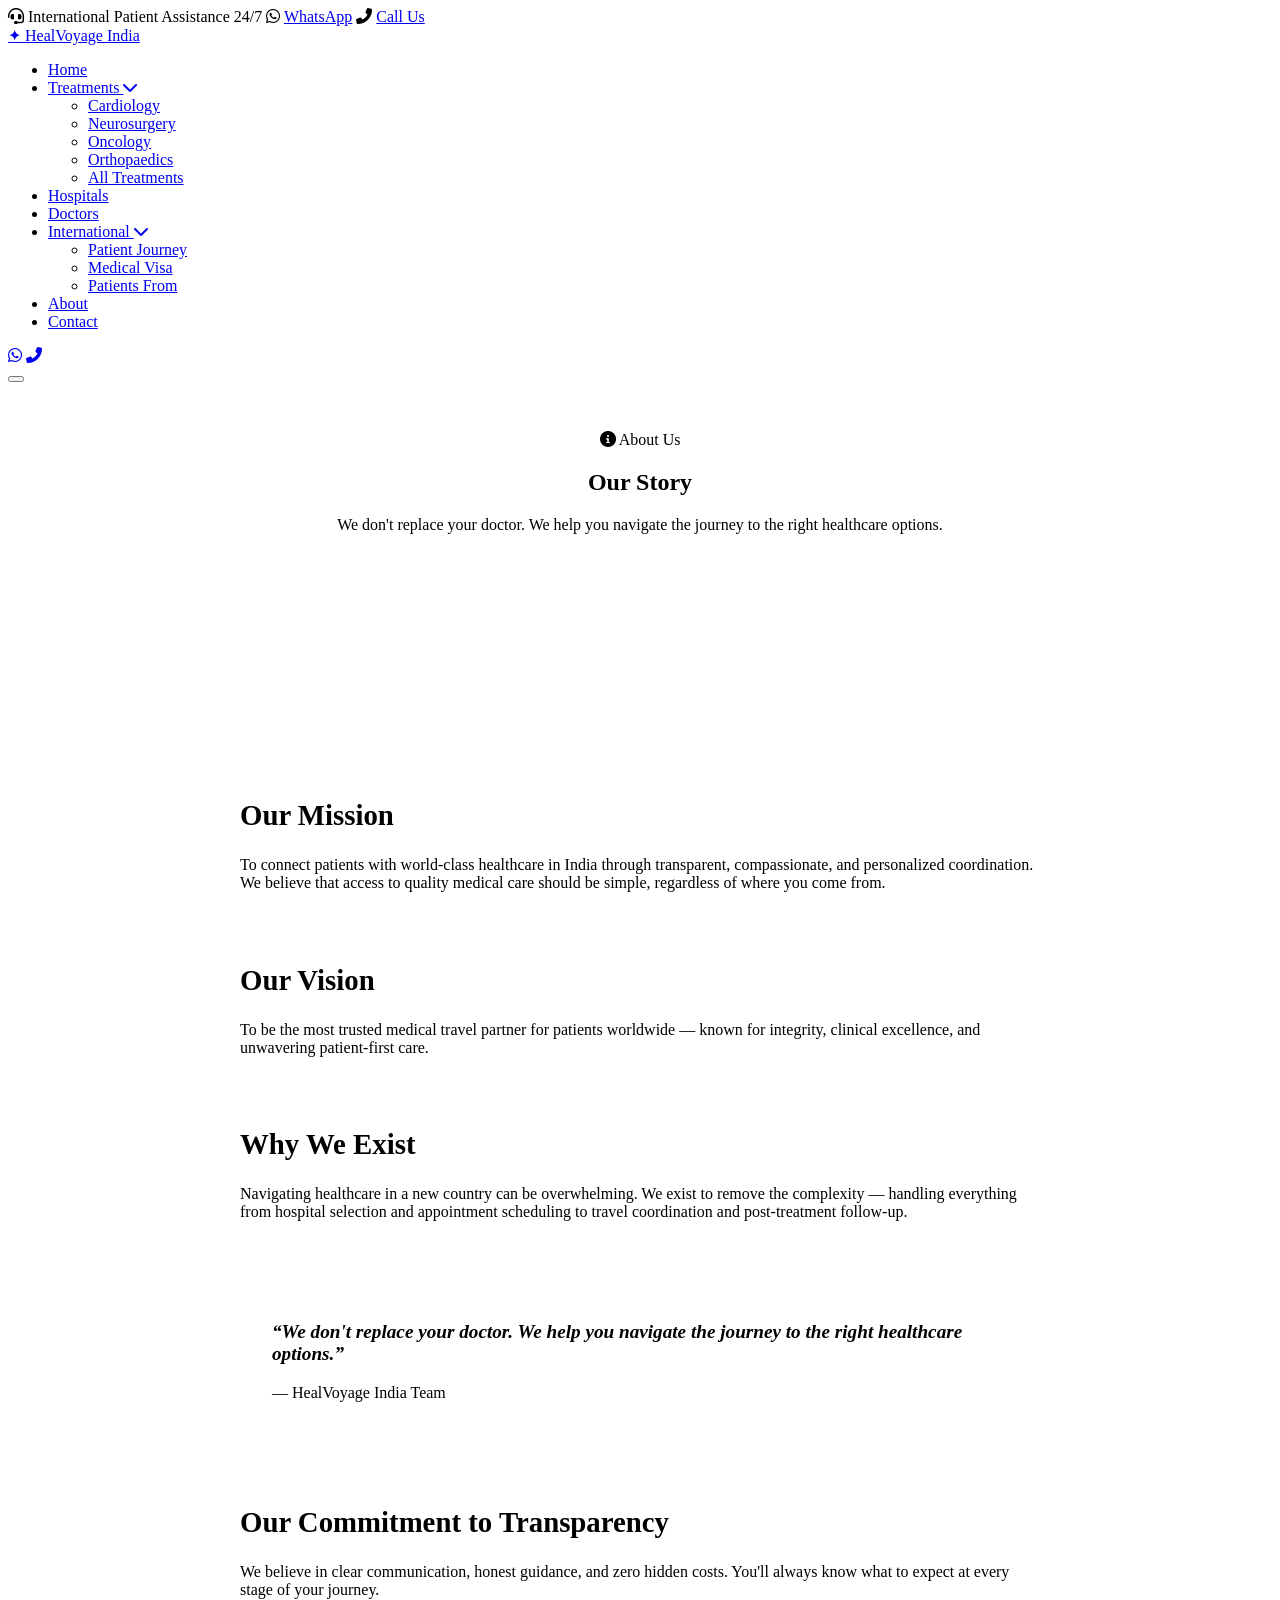
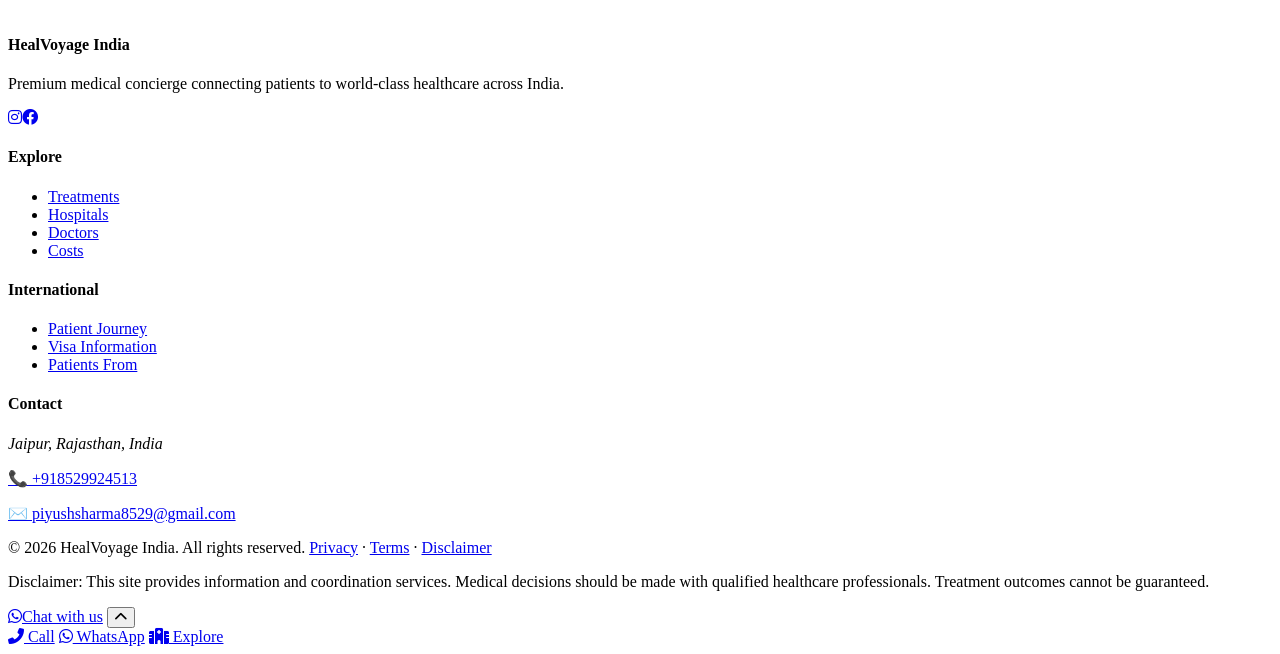
==== about.html @ 75da561b "Add files via upload" ====
<!DOCTYPE html>
<html lang="en">
<head>
  <meta charset="UTF-8" />
  <meta name="viewport" content="width=device-width, initial-scale=1.0" />
  <title>About Us · HealVoyage India</title>
  <meta name="description" content="Learn about HealVoyage India — our mission, vision, and commitment to connecting patients with world-class healthcare." />
  <link rel="preconnect" href="https://fonts.googleapis.com" />
  <link rel="preconnect" href="https://fonts.gstatic.com" crossorigin />
  <link href="https://fonts.googleapis.com/css2?family=DM+Serif+Display:ital@0;1&family=Inter:opsz,wght@14..32,300;14..32,400;14..32,500;14..32,600;14..32,700&display=swap" rel="stylesheet" />
  <link rel="stylesheet" href="https://cdnjs.cloudflare.com/ajax/libs/font-awesome/6.0.0-beta3/css/all.min.css" />
  <link rel="stylesheet" href="css/style.css" />
</head>
<body>

<!-- ===== UTILITY BAR ===== -->
<div class="utility-bar">
  <div class="container utility-flex">
    <span class="utility-item"><i class="fas fa-headset"></i> International Patient Assistance 24/7</span>
    <span class="utility-item"><i class="fab fa-whatsapp"></i> <a href="https://wa.me/?text=Hi%2C%20I%20would%20like%20to%20know%20more%20about%20medical%20treatment%20in%20India." target="_blank">WhatsApp</a></span>
    <span class="utility-item"><i class="fas fa-phone-alt"></i> <a href="tel:+918529924513">Call Us</a></span>
  </div>
</div>

<!-- ===== HEADER ===== -->
<header class="site-header" id="siteHeader">
  <div class="container header-flex">
    <div class="logo"><a href="index.html"><span class="logo-icon">✦</span> HealVoyage <span class="logo-light">India</span></a></div>
    <nav class="main-nav" id="mainNav">
      <ul class="nav-list">
        <li><a href="index.html">Home</a></li>
        <li class="dropdown">
          <a href="treatments.html" class="dropdown-toggle">Treatments <i class="fas fa-chevron-down"></i></a>
          <ul class="dropdown-menu">
            <li><a href="treatments.html#cardiology">Cardiology</a></li>
            <li><a href="treatments.html#neurosurgery">Neurosurgery</a></li>
            <li><a href="treatments.html#oncology">Oncology</a></li>
            <li><a href="treatments.html#orthopaedics">Orthopaedics</a></li>
            <li><a href="treatments.html">All Treatments</a></li>
          </ul>
        </li>
        <li><a href="hospitals.html">Hospitals</a></li>
        <li><a href="doctors.html">Doctors</a></li>
        <li class="dropdown">
          <a href="international-patients.html" class="dropdown-toggle">International <i class="fas fa-chevron-down"></i></a>
          <ul class="dropdown-menu">
            <li><a href="international-patients.html#journey">Patient Journey</a></li>
            <li><a href="international-patients.html#visa">Medical Visa</a></li>
            <li><a href="international-patients.html#countries">Patients From</a></li>
          </ul>
        </li>
        <li><a href="about.html" class="active">About</a></li>
        <li><a href="contact.html">Contact</a></li>
      </ul>
      <div class="nav-actions">
        <a href="https://wa.me/+918529924513?text=Hi%2C%20I%20would%20like%20to%20know%20more%20about%20medical%20treatment%20in%20India." target="_blank" class="btn-icon" aria-label="WhatsApp"><i class="fab fa-whatsapp"></i></a>
        <a href="tel:+918529924513" class="btn-icon" aria-label="Call"><i class="fas fa-phone-alt"></i></a>
      </div>
    </nav>
    <button class="hamburger" id="hamburger" aria-label="Menu" aria-expanded="false">
      <span class="hamburger-line"></span>
      <span class="hamburger-line"></span>
      <span class="hamburger-line"></span>
    </button>
  </div>
</header>

<!-- ===== PAGE HERO ===== -->
<section class="hero" style="min-height: 40vh;">
  <div class="hero-overlay"></div>
  <div class="container hero-content" style="grid-template-columns: 1fr; text-align: center; padding: 3rem 0;">
    <div class="hero-text" style="max-width: 800px; margin: 0 auto;">
      <span class="hero-badge"><i class="fas fa-info-circle"></i> About Us</span>
      <h1>Our Story</h1>
      <p class="hero-sub" style="max-width: 100%;">We don't replace your doctor. We help you navigate the journey to the right healthcare options.</p>
    </div>
  </div>
</section>

<!-- ===== ABOUT CONTENT ===== -->
<section class="section" style="padding-top: 2rem;">
  <div class="container">
    <div style="max-width: 800px; margin: 0 auto; display: grid; gap: 2rem;">
      <div>
        <h2 style="font-size: 1.8rem;">Our Mission</h2>
        <p>To connect patients with world-class healthcare in India through transparent, compassionate, and personalized coordination. We believe that access to quality medical care should be simple, regardless of where you come from.</p>
      </div>
      <div>
        <h2 style="font-size: 1.8rem;">Our Vision</h2>
        <p>To be the most trusted medical travel partner for patients worldwide — known for integrity, clinical excellence, and unwavering patient-first care.</p>
      </div>
      <div>
        <h2 style="font-size: 1.8rem;">Why We Exist</h2>
        <p>Navigating healthcare in a new country can be overwhelming. We exist to remove the complexity — handling everything from hospital selection and appointment scheduling to travel coordination and post-treatment follow-up.</p>
      </div>
      <div style="background: var(--surface); padding: 2rem; border-radius: var(--radius); border-left: 4px solid var(--accent);">
        <p style="font-size: 1.2rem; font-style: italic; color: var(--text);"><strong>“We don't replace your doctor. We help you navigate the journey to the right healthcare options.”</strong></p>
        <p style="margin-top: 0.5rem;">— HealVoyage India Team</p>
      </div>
      <div>
        <h2 style="font-size: 1.8rem;">Our Commitment to Transparency</h2>
        <p>We believe in clear communication, honest guidance, and zero hidden costs. You'll always know what to expect at every stage of your journey.</p>
      </div>
    </div>
  </div>
</section>

<!-- ===== FOOTER ===== -->
<footer class="site-footer">
  <div class="container footer-grid">
    <div class="footer-col"><h4>HealVoyage India</h4><p>Premium medical concierge connecting patients to world-class healthcare across India.</p><div class="social"><a href="#"><i class="fab fa-instagram"></i></a><a href="#"><i class="fab fa-facebook"></i></a></div></div>
    <div class="footer-col"><h4>Explore</h4><ul><li><a href="treatments.html">Treatments</a></li><li><a href="hospitals.html">Hospitals</a></li><li><a href="doctors.html">Doctors</a></li><li><a href="contact.html">Costs</a></li></ul></div>
    <div class="footer-col"><h4>International</h4><ul><li><a href="international-patients.html#journey">Patient Journey</a></li><li><a href="international-patients.html#visa">Visa Information</a></li><li><a href="international-patients.html#countries">Patients From</a></li></ul></div>
    <div class="footer-col"><h4>Contact</h4><address>Jaipur, Rajasthan, India</address><p><a href="tel:+918529924513">📞 +918529924513</a></p><p><a href="mailto:piyushsharma8529@gmail.com">✉️ piyushsharma8529@gmail.com</a></p></div>
  </div>
  <div class="footer-bottom"><div class="container"><p>© 2026 HealVoyage India. All rights reserved. <a href="#">Privacy</a> · <a href="#">Terms</a> · <a href="#">Disclaimer</a></p><p class="disclaimer">Disclaimer: This site provides information and coordination services. Medical decisions should be made with qualified healthcare professionals. Treatment outcomes cannot be guaranteed.</p></div></div>
</footer>

<!-- FLOATING WHATSAPP & BACK TO TOP -->
<a href="https://wa.me/+918529924513?text=Hi%2C%20I%20would%20like%20to%20know%20more%20about%20medical%20treatment%20in%20India." target="_blank" class="floating-wa" aria-label="WhatsApp"><i class="fab fa-whatsapp"></i><span class="tooltip">Chat with us</span></a>
<button class="back-to-top" id="backToTop" aria-label="Back to top"><i class="fas fa-chevron-up"></i></button>

<div class="mobile-sticky">
  <a href="tel:+918529924513"><i class="fas fa-phone-alt"></i> Call</a>
  <a href="https://wa.me/+918529924513?text=Hi%2C%20I%20would%20like%20to%20know%20more%20about%20medical%20treatment%20in%20India." target="_blank"><i class="fab fa-whatsapp"></i> WhatsApp</a>
  <a href="hospitals.html"><i class="fas fa-hospital-alt"></i> Explore</a>
</div>

<script src="js/script.js"></script>
</body>
</html>
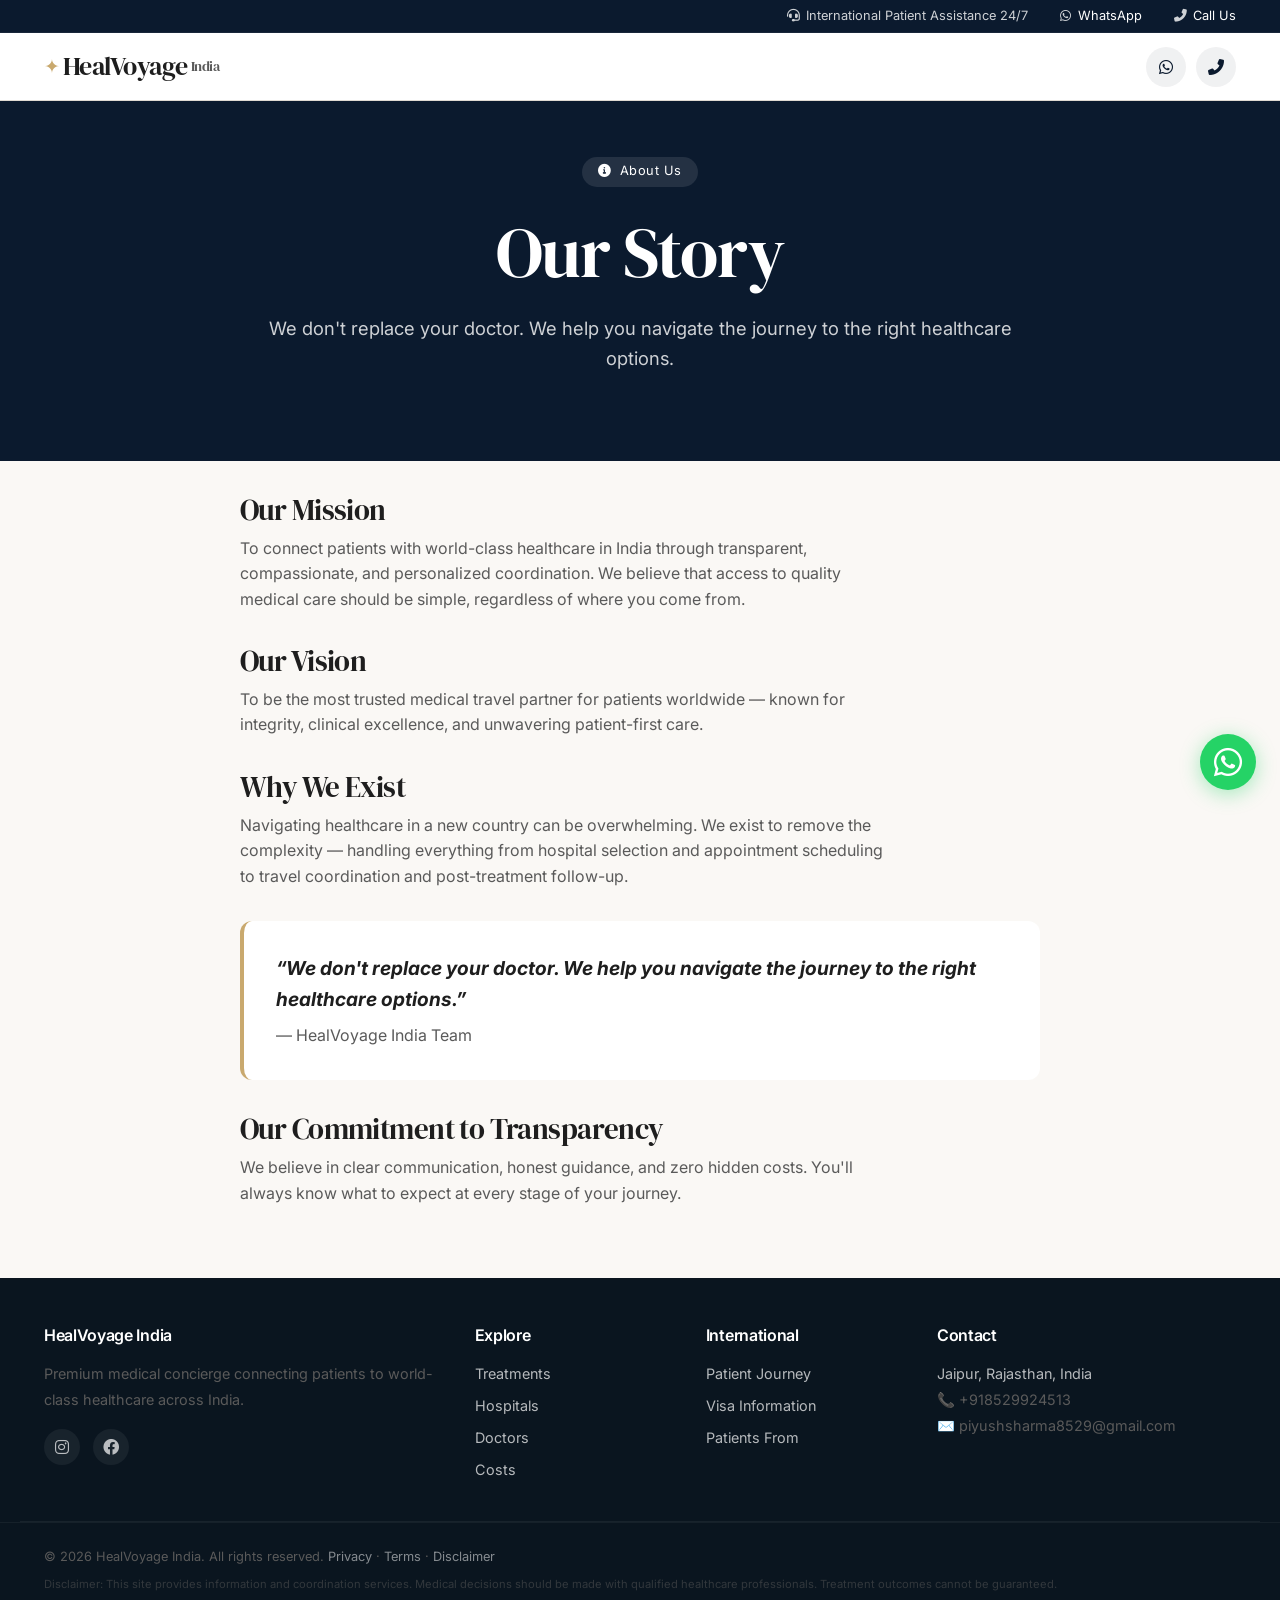
==== commit c0b89804: "Update about.html" ====
--- a/about.html
+++ b/about.html
@@ -25,46 +25,34 @@
 <!-- ===== HEADER ===== -->
 <header class="site-header" id="siteHeader">
   <div class="container header-flex">
-    <div class="logo"><a href="index.html"><span class="logo-icon">✦</span> HealVoyage <span class="logo-light">India</span></a></div>
+    <div class="logo">
+      <a href="index.html"><span class="logo-icon">✦</span> HealVoyage <span class="logo-light">India</span></a>
+    </div>
+    
+    <!-- NAVIGATION -->
     <nav class="main-nav" id="mainNav">
       <ul class="nav-list">
-        <li><a href="index.html">Home</a></li>
-        <li class="dropdown">
-          <a href="treatments.html" class="dropdown-toggle">Treatments <i class="fas fa-chevron-down"></i></a>
-          <ul class="dropdown-menu">
-            <li><a href="treatments.html#cardiology">Cardiology</a></li>
-            <li><a href="treatments.html#neurosurgery">Neurosurgery</a></li>
-            <li><a href="treatments.html#oncology">Oncology</a></li>
-            <li><a href="treatments.html#orthopaedics">Orthopaedics</a></li>
-            <li><a href="treatments.html">All Treatments</a></li>
-          </ul>
-        </li>
-        <li><a href="hospitals.html">Hospitals</a></li>
-        <li><a href="doctors.html">Doctors</a></li>
-        <li class="dropdown">
-          <a href="international-patients.html" class="dropdown-toggle">International <i class="fas fa-chevron-down"></i></a>
-          <ul class="dropdown-menu">
-            <li><a href="international-patients.html#journey">Patient Journey</a></li>
-            <li><a href="international-patients.html#visa">Medical Visa</a></li>
-            <li><a href="international-patients.html#countries">Patients From</a></li>
-          </ul>
-        </li>
-        <li><a href="about.html" class="active">About</a></li>
-        <li><a href="contact.html">Contact</a></li>
+        <!-- Your nav links here -->
       </ul>
       <div class="nav-actions">
-        <a href="https://wa.me/+918529924513?text=Hi%2C%20I%20would%20like%20to%20know%20more%20about%20medical%20treatment%20in%20India." target="_blank" class="btn-icon" aria-label="WhatsApp"><i class="fab fa-whatsapp"></i></a>
-        <a href="tel:+918529924513" class="btn-icon" aria-label="Call"><i class="fas fa-phone-alt"></i></a>
+        <a href="https://wa.me/YOUR_WHATSAPP_NUMBER?text=Hi%2C%20I%20would%20like%20to%20know%20more%20about%20medical%20treatment%20in%20India." target="_blank" class="btn-icon" aria-label="WhatsApp">
+          <i class="fab fa-whatsapp"></i>
+        </a>
+        <a href="tel:YOUR_PHONE_NUMBER" class="btn-icon" aria-label="Call">
+          <i class="fas fa-phone-alt"></i>
+        </a>
       </div>
     </nav>
-    <button class="hamburger" id="hamburger" aria-label="Menu" aria-expanded="false">
+    
+    <!-- HAMBURGER -->
+    <button class="hamburger" id="hamburger" aria-label="Toggle menu" aria-expanded="false">
       <span class="hamburger-line"></span>
       <span class="hamburger-line"></span>
       <span class="hamburger-line"></span>
     </button>
   </div>
 </header>
-
+  
 <!-- ===== PAGE HERO ===== -->
 <section class="hero" style="min-height: 40vh;">
   <div class="hero-overlay"></div>
@@ -128,4 +116,4 @@
 
 <script src="js/script.js"></script>
 </body>
-</html>+</html>
--- a/css/style.css
+++ b/css/style.css
@@ -0,0 +1,1423 @@
+/* ============================================================
+   ROOT VARIABLES — Premium Medical-Luxury Palette
+   ============================================================ */
+:root {
+  --primary: #0b1a2e;        /* Deep midnight navy */
+  --secondary: #1a3a4a;       /* Muted teal */
+  --accent: #c9a96e;          /* Champagne/gold — used sparingly */
+  --accent-light: #e8d5b5;
+  --background: #faf8f5;      /* Warm ivory */
+  --surface: #ffffff;
+  --text: #1e1e1e;
+  --text-muted: #5a5a5a;
+  --border: #e0dbd3;
+  --shadow: 0 8px 30px rgba(0,0,0,0.08);
+  --shadow-hover: 0 16px 48px rgba(0,0,0,0.14);
+  --radius: 12px;
+  --transition: 0.35s cubic-bezier(0.25, 0.46, 0.45, 0.94);
+  --font-serif: 'DM Serif Display', Georgia, serif;
+  --font-sans: 'Inter', -apple-system, BlinkMacSystemFont, 'Segoe UI', Roboto, sans-serif;
+}
+
+/* ============================================================
+   RESET / BASE
+   ============================================================ */
+*,
+*::before,
+*::after {
+  margin: 0;
+  padding: 0;
+  box-sizing: border-box;
+}
+
+html {
+  scroll-behavior: smooth;
+  -webkit-font-smoothing: antialiased;
+}
+
+body {
+  font-family: var(--font-sans);
+  background: var(--background);
+  color: var(--text);
+  line-height: 1.6;
+}
+
+img {
+  max-width: 100%;
+  height: auto;
+  display: block;
+}
+
+a {
+  text-decoration: none;
+  color: inherit;
+}
+
+ul {
+  list-style: none;
+}
+
+.container {
+  max-width: 1240px;
+  margin: 0 auto;
+  padding: 0 24px;
+}
+
+/* ============================================================
+   TYPOGRAPHY
+   ============================================================ */
+h1,
+h2,
+h3,
+h4 {
+  font-family: var(--font-serif);
+  font-weight: 400;
+  letter-spacing: -0.02em;
+  line-height: 1.2;
+}
+
+h1 {
+  font-size: clamp(2.6rem, 6vw, 4.4rem);
+}
+
+h2 {
+  font-size: clamp(2rem, 4vw, 3rem);
+  margin-bottom: 0.5rem;
+}
+
+h3 {
+  font-size: clamp(1.3rem, 2vw, 1.7rem);
+}
+
+h4 {
+  font-size: 1.2rem;
+  font-weight: 500;
+}
+
+p {
+  color: var(--text-muted);
+  max-width: 65ch;
+}
+
+.section-header {
+  text-align: center;
+  margin-bottom: 3rem;
+}
+
+.section-header p {
+  margin: 0 auto;
+  font-size: 1.1rem;
+}
+
+/* ============================================================
+   UTILITY
+   ============================================================ */
+.section {
+  padding: 4.5rem 0;
+}
+
+.center-mt {
+  text-align: center;
+  margin-top: 2.5rem;
+}
+
+.btn {
+  display: inline-flex;
+  align-items: center;
+  gap: 0.6rem;
+  padding: 0.75rem 2rem;
+  border-radius: 50px;
+  font-weight: 600;
+  font-size: 0.95rem;
+  transition: var(--transition);
+  border: 1px solid transparent;
+  cursor: pointer;
+}
+
+.btn-primary {
+  background: var(--primary);
+  color: #fff;
+}
+.btn-primary:hover {
+  background: #1a3050;
+  transform: translateY(-2px);
+  box-shadow: 0 8px 24px rgba(11, 26, 46, 0.25);
+}
+
+.btn-secondary {
+  background: transparent;
+  color: var(--primary);
+  border-color: var(--primary);
+}
+.btn-secondary:hover {
+  background: var(--primary);
+  color: #fff;
+}
+
+.btn-outline {
+  background: transparent;
+  color: #fff;
+  border-color: rgba(255,255,255,0.4);
+}
+.btn-outline:hover {
+  background: rgba(255,255,255,0.12);
+  border-color: #fff;
+}
+
+.btn-small {
+  padding: 0.4rem 1.2rem;
+  font-size: 0.8rem;
+}
+
+.btn-whatsapp {
+  background: #25D366;
+  color: #fff;
+}
+.btn-whatsapp:hover {
+  background: #1da851;
+  transform: translateY(-2px);
+}
+
+.link-arrow {
+  display: inline-flex;
+  align-items: center;
+  gap: 0.4rem;
+  font-weight: 600;
+  color: var(--primary);
+  transition: var(--transition);
+}
+.link-arrow i {
+  transition: var(--transition);
+}
+.link-arrow:hover i {
+  transform: translateX(6px);
+}
+
+/* ============================================================
+   UTILITY BAR
+   ============================================================ */
+.utility-bar {
+  background: var(--primary);
+  color: rgba(255,255,255,0.8);
+  font-size: 0.8rem;
+  padding: 6px 0;
+  border-bottom: 1px solid rgba(255,255,255,0.06);
+}
+.utility-flex {
+  display: flex;
+  justify-content: flex-end;
+  gap: 2rem;
+  flex-wrap: wrap;
+}
+.utility-item {
+  display: flex;
+  align-items: center;
+  gap: 0.4rem;
+}
+.utility-item a {
+  color: #fff;
+  transition: var(--transition);
+}
+.utility-item a:hover {
+  color: var(--accent);
+}
+
+/* ============================================================
+   HEADER / NAV
+   ============================================================ */
+.site-header {
+  background: var(--surface);
+  border-bottom: 1px solid var(--border);
+  position: sticky;
+  top: 0;
+  z-index: 1000;
+  padding: 0.8rem 0;
+}
+
+.header-flex {
+  display: flex;
+  align-items: center;
+  justify-content: space-between;
+}
+
+.logo a {
+  font-family: var(--font-serif);
+  font-size: 1.6rem;
+  letter-spacing: -0.02em;
+  display: flex;
+  align-items: center;
+  gap: 0.2rem;
+}
+.logo-icon {
+  color: var(--accent);
+  font-size: 1.2rem;
+}
+.logo-light {
+  font-weight: 300;
+  color: var(--text-muted);
+  font-size: 0.9rem;
+}
+
+.main-nav {
+  display: flex;
+  align-items: center;
+  gap: 1.5rem;
+}
+.nav-list {
+  display: flex;
+  align-items: center;
+  gap: 0.2rem;
+}
+.nav-list > li > a {
+  padding: 0.5rem 1rem;
+  font-weight: 500;
+  font-size: 0.9rem;
+  border-radius: 8px;
+  transition: var(--transition);
+  position: relative;
+}
+.nav-list > li > a:hover,
+.nav-list > li > a.active {
+  background: rgba(11,26,46,0.05);
+}
+.nav-list > li > a.active::after {
+  content: '';
+  position: absolute;
+  bottom: 4px;
+  left: 50%;
+  transform: translateX(-50%);
+  width: 20px;
+  height: 2px;
+  background: var(--accent);
+}
+
+.dropdown {
+  position: relative;
+}
+.dropdown-menu {
+  position: absolute;
+  top: 110%;
+  left: 0;
+  min-width: 200px;
+  background: var(--surface);
+  border: 1px solid var(--border);
+  border-radius: var(--radius);
+  box-shadow: var(--shadow);
+  padding: 0.5rem 0;
+  opacity: 0;
+  visibility: hidden;
+  transition: var(--transition);
+  transform: translateY(8px);
+}
+.dropdown:hover .dropdown-menu {
+  opacity: 1;
+  visibility: visible;
+  transform: translateY(0);
+}
+.dropdown-menu li a {
+  display: block;
+  padding: 0.5rem 1.2rem;
+  font-size: 0.9rem;
+  transition: var(--transition);
+}
+.dropdown-menu li a:hover {
+  background: rgba(11,26,46,0.04);
+}
+
+.nav-actions {
+  display: flex;
+  gap: 0.6rem;
+}
+.btn-icon {
+  width: 40px;
+  height: 40px;
+  display: flex;
+  align-items: center;
+  justify-content: center;
+  border-radius: 50%;
+  background: rgba(11,26,46,0.06);
+  transition: var(--transition);
+  color: var(--primary);
+}
+.btn-icon:hover {
+  background: var(--primary);
+  color: #fff;
+}
+
+.hamburger {
+  display: none;
+  flex-direction: column;
+  gap: 5px;
+  background: none;
+  border: none;
+  cursor: pointer;
+  padding: 4px;
+}
+.hamburger-line {
+  width: 26px;
+  height: 2px;
+  background: var(--text);
+  transition: var(--transition);
+}
+.hamburger.active .hamburger-line:nth-child(1) {
+  transform: rotate(45deg) translate(5px, 5px);
+}
+.hamburger.active .hamburger-line:nth-child(2) {
+  opacity: 0;
+}
+.hamburger.active .hamburger-line:nth-child(3) {
+  transform: rotate(-45deg) translate(5px, -5px);
+}
+
+/* ============================================================
+   HERO
+   ============================================================ */
+.hero {
+  position: relative;
+  min-height: 90vh;
+  display: flex;
+  align-items: center;
+  background: var(--primary);
+  color: #fff;
+  overflow: hidden;
+}
+.hero-overlay {
+  position: absolute;
+  inset: 0;
+  background: linear-gradient(135deg, rgba(11,26,46,0.85) 0%, rgba(11,26,46,0.4) 100%);
+  z-index: 1;
+}
+.hero-content {
+  position: relative;
+  z-index: 2;
+  display: grid;
+  grid-template-columns: 1fr 1fr;
+  gap: 3rem;
+  align-items: center;
+  padding: 3rem 0;
+}
+.hero-text {
+  max-width: 600px;
+}
+.hero-badge {
+  display: inline-flex;
+  align-items: center;
+  gap: 0.5rem;
+  background: rgba(255,255,255,0.1);
+  padding: 0.3rem 1rem;
+  border-radius: 50px;
+  font-size: 0.8rem;
+  letter-spacing: 0.5px;
+  margin-bottom: 1.5rem;
+}
+.hero h1 {
+  margin-bottom: 1.2rem;
+}
+.hero-sub {
+  font-size: 1.15rem;
+  color: rgba(255,255,255,0.8);
+  margin-bottom: 2rem;
+  max-width: 90%;
+}
+.hero-cta {
+  display: flex;
+  flex-wrap: wrap;
+  gap: 1rem;
+  margin-bottom: 2rem;
+}
+.hero-trust {
+  display: flex;
+  gap: 1.5rem;
+  font-size: 0.9rem;
+  color: rgba(255,255,255,0.7);
+}
+.hero-trust i {
+  color: var(--accent);
+}
+.hero-image {
+  position: relative;
+  border-radius: var(--radius);
+  overflow: hidden;
+  box-shadow: 0 20px 60px rgba(0,0,0,0.3);
+}
+.hero-image img {
+  width: 100%;
+  height: 420px;
+  object-fit: cover;
+  transition: var(--transition);
+}
+.hero:hover .hero-image img {
+  transform: scale(1.02);
+}
+.floating-trust {
+  position: absolute;
+  bottom: 20px;
+  right: 20px;
+  background: rgba(0,0,0,0.6);
+  backdrop-filter: blur(8px);
+  padding: 0.4rem 1.2rem;
+  border-radius: 50px;
+  font-size: 0.7rem;
+  letter-spacing: 0.5px;
+  border: 1px solid rgba(255,255,255,0.1);
+}
+.scroll-indicator {
+  position: absolute;
+  bottom: 30px;
+  left: 50%;
+  transform: translateX(-50%);
+  z-index: 2;
+  color: rgba(255,255,255,0.5);
+  font-size: 0.7rem;
+  display: flex;
+  flex-direction: column;
+  align-items: center;
+  gap: 4px;
+  animation: bounceDown 2s infinite;
+}
+@keyframes bounceDown {
+  0%, 100% { transform: translateX(-50%) translateY(0); }
+  50% { transform: translateX(-50%) translateY(8px); }
+}
+
+/* ============================================================
+   TRUST STRIP
+   ============================================================ */
+.trust-strip {
+  background: var(--surface);
+  border-bottom: 1px solid var(--border);
+  padding: 1.2rem 0;
+}
+.trust-grid {
+  display: flex;
+  justify-content: space-around;
+  flex-wrap: wrap;
+  gap: 1rem 2rem;
+}
+.trust-item {
+  display: flex;
+  align-items: center;
+  gap: 0.6rem;
+  font-size: 0.9rem;
+  font-weight: 500;
+}
+.trust-item i {
+  color: var(--accent);
+  font-size: 1.1rem;
+}
+
+/* ============================================================
+   EXPLORE CARE
+   ============================================================ */
+.explore-grid {
+  display: grid;
+  grid-template-columns: repeat(4, 1fr);
+  gap: 1.5rem;
+}
+.explore-card {
+  background: var(--surface);
+  padding: 2rem 1.5rem;
+  border-radius: var(--radius);
+  border: 1px solid var(--border);
+  transition: var(--transition);
+  text-align: center;
+}
+.explore-card:hover {
+  transform: translateY(-6px);
+  box-shadow: var(--shadow-hover);
+  border-color: var(--accent-light);
+}
+.explore-icon {
+  font-size: 2.2rem;
+  color: var(--accent);
+  margin-bottom: 1rem;
+}
+.explore-card h3 {
+  margin-bottom: 0.5rem;
+  font-size: 1.2rem;
+}
+.explore-card p {
+  font-size: 0.9rem;
+  margin-bottom: 1rem;
+}
+
+/* ============================================================
+   TREATMENTS GRID
+   ============================================================ */
+.treatment-grid {
+  display: grid;
+  grid-template-columns: repeat(3, 1fr);
+  gap: 1.5rem;
+}
+.treatment-card {
+  position: relative;
+  border-radius: var(--radius);
+  overflow: hidden;
+  background: var(--surface);
+  box-shadow: var(--shadow);
+  transition: var(--transition);
+  cursor: pointer;
+}
+.treatment-card:hover {
+  transform: translateY(-6px);
+  box-shadow: var(--shadow-hover);
+}
+.treatment-card img {
+  width: 100%;
+  height: 220px;
+  object-fit: cover;
+  transition: var(--transition);
+}
+.treatment-card:hover img {
+  transform: scale(1.04);
+}
+.treatment-info {
+  padding: 1.2rem 1.5rem 1.5rem;
+}
+.treatment-info h3 {
+  margin-bottom: 0.2rem;
+}
+.treatment-info p {
+  font-size: 0.9rem;
+  margin-bottom: 0.8rem;
+}
+
+/* ============================================================
+   HOSPITALS GRID
+   ============================================================ */
+.hospital-grid {
+  display: grid;
+  grid-template-columns: repeat(3, 1fr);
+  gap: 1.5rem;
+}
+.hospital-card {
+  background: var(--surface);
+  border-radius: var(--radius);
+  overflow: hidden;
+  box-shadow: var(--shadow);
+  transition: var(--transition);
+}
+.hospital-card:hover {
+  transform: translateY(-6px);
+  box-shadow: var(--shadow-hover);
+}
+.hospital-card img {
+  width: 100%;
+  height: 180px;
+  object-fit: cover;
+}
+.hospital-info {
+  padding: 1.2rem 1.5rem 1.5rem;
+}
+.hospital-info h3 {
+  font-size: 1.15rem;
+}
+.hospital-info p {
+  font-size: 0.9rem;
+  margin: 0.2rem 0;
+}
+.badge {
+  display: inline-block;
+  background: var(--accent-light);
+  color: var(--primary);
+  font-size: 0.65rem;
+  font-weight: 600;
+  padding: 0.15rem 0.7rem;
+  border-radius: 50px;
+  letter-spacing: 0.5px;
+}
+.small {
+  font-size: 0.8rem;
+  color: var(--text-muted);
+}
+
+/* ============================================================
+   PARTNER MARQUEE
+   ============================================================ */
+.partner-marquee {
+  background: var(--surface);
+  border-top: 1px solid var(--border);
+  border-bottom: 1px solid var(--border);
+  padding: 2rem 0;
+}
+.partner-marquee h3 {
+  text-align: center;
+  margin-bottom: 1.2rem;
+  font-size: 1.4rem;
+}
+.marquee-wrapper {
+  overflow: hidden;
+  position: relative;
+  padding: 0.5rem 0;
+}
+.marquee-track {
+  display: flex;
+  gap: 3.5rem;
+  width: max-content;
+  animation: marqueeScroll 24s linear infinite;
+}
+.marquee-track span {
+  font-weight: 500;
+  font-size: 1.1rem;
+  color: var(--text-muted);
+  white-space: nowrap;
+  padding: 0.2rem 0;
+  border-bottom: 2px solid transparent;
+  transition: var(--transition);
+}
+.marquee-track span:hover {
+  color: var(--primary);
+  border-color: var(--accent);
+}
+@keyframes marqueeScroll {
+  0% { transform: translateX(0); }
+  100% { transform: translateX(-50%); }
+}
+.marquee-wrapper:hover .marquee-track {
+  animation-play-state: paused;
+}
+.marquee-note {
+  text-align: center;
+  font-size: 0.75rem;
+  color: var(--text-muted);
+  margin-top: 1rem;
+  opacity: 0.6;
+}
+
+/* ============================================================
+   WHY INDIA
+   ============================================================ */
+.why-india {
+  background: var(--surface);
+}
+.india-grid {
+  display: grid;
+  grid-template-columns: repeat(auto-fit, minmax(200px, 1fr));
+  gap: 2rem;
+}
+.india-item {
+  padding: 1.5rem;
+  border-left: 3px solid var(--accent);
+  background: var(--background);
+  border-radius: var(--radius);
+}
+.india-item .number {
+  font-family: var(--font-serif);
+  font-size: 2rem;
+  color: var(--accent);
+  display: block;
+  margin-bottom: 0.3rem;
+}
+.india-item h4 {
+  font-family: var(--font-sans);
+  font-weight: 600;
+}
+
+/* ============================================================
+   WHY US
+   ============================================================ */
+.why-grid {
+  display: grid;
+  grid-template-columns: repeat(3, 1fr);
+  gap: 1.5rem;
+}
+.why-card {
+  background: var(--surface);
+  padding: 2rem 1.5rem;
+  border-radius: var(--radius);
+  border: 1px solid var(--border);
+  text-align: center;
+  transition: var(--transition);
+}
+.why-card:hover {
+  border-color: var(--accent);
+  box-shadow: var(--shadow);
+}
+.why-card i {
+  font-size: 2rem;
+  color: var(--accent);
+  margin-bottom: 0.8rem;
+}
+.why-card h4 {
+  font-family: var(--font-sans);
+  font-weight: 600;
+  font-size: 1rem;
+  margin-bottom: 0.3rem;
+}
+.why-card p {
+  font-size: 0.9rem;
+}
+
+/* ============================================================
+   PATIENT JOURNEY
+   ============================================================ */
+.patient-journey {
+  background: var(--surface);
+}
+.journey-timeline {
+  display: flex;
+  flex-direction: column;
+  gap: 0.4rem;
+  max-width: 700px;
+  margin: 0 auto;
+}
+.journey-step {
+  display: flex;
+  align-items: center;
+  gap: 1.5rem;
+  padding: 0.8rem 1.5rem;
+  border-radius: var(--radius);
+  transition: var(--transition);
+  border-left: 3px solid transparent;
+}
+.journey-step:hover {
+  background: var(--background);
+  border-left-color: var(--accent);
+}
+.journey-step span {
+  font-family: var(--font-serif);
+  font-size: 1.6rem;
+  color: var(--accent);
+  min-width: 50px;
+}
+.journey-step h4 {
+  font-family: var(--font-sans);
+  font-weight: 600;
+  font-size: 1rem;
+}
+.journey-step p {
+  font-size: 0.9rem;
+  margin: 0;
+}
+
+/* ============================================================
+   DESTINATION STORY
+   ============================================================ */
+.destination-story {
+  background: var(--primary);
+  color: #fff;
+}
+.dest-flex {
+  display: grid;
+  grid-template-columns: 1fr 1fr;
+  gap: 3rem;
+  align-items: center;
+}
+.dest-content .tag {
+  display: inline-block;
+  background: rgba(201,169,110,0.2);
+  color: var(--accent);
+  padding: 0.2rem 1rem;
+  border-radius: 50px;
+  font-size: 0.7rem;
+  letter-spacing: 0.5px;
+  margin-bottom: 1rem;
+}
+.dest-content h2 {
+  color: #fff;
+}
+.dest-content p {
+  color: rgba(255,255,255,0.7);
+  margin: 1rem 0;
+}
+.dest-small {
+  font-size: 0.9rem;
+  font-style: italic;
+}
+.dest-image img {
+  border-radius: var(--radius);
+  width: 100%;
+  height: 320px;
+  object-fit: cover;
+  box-shadow: 0 20px 50px rgba(0,0,0,0.3);
+}
+
+/* ============================================================
+   TESTIMONIALS
+   ============================================================ */
+.testimonial-grid {
+  display: grid;
+  grid-template-columns: repeat(3, 1fr);
+  gap: 1.5rem;
+}
+.testimonial-card {
+  background: var(--surface);
+  padding: 2rem 1.5rem;
+  border-radius: var(--radius);
+  border: 1px solid var(--border);
+  transition: var(--transition);
+}
+.testimonial-card:hover {
+  box-shadow: var(--shadow);
+}
+.testimonial-card p {
+  font-style: italic;
+  margin-bottom: 1rem;
+  font-size: 0.95rem;
+}
+.patient-meta {
+  display: flex;
+  flex-wrap: wrap;
+  align-items: center;
+  gap: 0.3rem 0.8rem;
+  font-size: 0.85rem;
+}
+.patient-meta strong {
+  color: var(--text);
+}
+.flag {
+  font-size: 1.2rem;
+}
+.demo-note {
+  text-align: center;
+  font-size: 0.75rem;
+  color: var(--text-muted);
+  margin-top: 2rem;
+  opacity: 0.5;
+}
+
+/* ============================================================
+   FINAL CTA
+   ============================================================ */
+.final-cta {
+  background: var(--primary);
+  color: #fff;
+  padding: 4rem 0;
+}
+.cta-box {
+  text-align: center;
+}
+.cta-box h2 {
+  color: #fff;
+  max-width: 700px;
+  margin: 0 auto 2rem;
+}
+.cta-actions {
+  display: flex;
+  flex-wrap: wrap;
+  justify-content: center;
+  gap: 1rem;
+}
+
+/* ============================================================
+   FOOTER
+   ============================================================ */
+.site-footer {
+  background: #0a151f;
+  color: rgba(255,255,255,0.7);
+  padding-top: 3rem;
+}
+.footer-grid {
+  display: grid;
+  grid-template-columns: 2fr 1fr 1fr 1.5fr;
+  gap: 2rem;
+  padding-bottom: 2rem;
+  border-bottom: 1px solid rgba(255,255,255,0.06);
+}
+.footer-col h4 {
+  color: #fff;
+  font-family: var(--font-sans);
+  font-weight: 600;
+  font-size: 1rem;
+  margin-bottom: 1rem;
+}
+.footer-col p,
+.footer-col address {
+  font-size: 0.9rem;
+  line-height: 1.8;
+  font-style: normal;
+}
+.footer-col ul li {
+  margin-bottom: 0.4rem;
+}
+.footer-col ul li a {
+  transition: var(--transition);
+  font-size: 0.9rem;
+}
+.footer-col ul li a:hover {
+  color: var(--accent);
+}
+.social {
+  display: flex;
+  gap: 0.8rem;
+  margin-top: 1rem;
+}
+.social a {
+  width: 36px;
+  height: 36px;
+  display: flex;
+  align-items: center;
+  justify-content: center;
+  border-radius: 50%;
+  background: rgba(255,255,255,0.06);
+  transition: var(--transition);
+}
+.social a:hover {
+  background: var(--accent);
+  color: #fff;
+}
+.footer-bottom {
+  padding: 1.5rem 0;
+  font-size: 0.8rem;
+  border-top: 1px solid rgba(255,255,255,0.05);
+}
+.footer-bottom .container {
+  display: flex;
+  flex-direction: column;
+  gap: 0.5rem;
+}
+.footer-bottom a {
+  color: rgba(255,255,255,0.5);
+  transition: var(--transition);
+}
+.footer-bottom a:hover {
+  color: var(--accent);
+}
+.disclaimer {
+  font-size: 0.7rem;
+  opacity: 0.5;
+  max-width: 100%;
+}
+
+/* ============================================================
+   FLOATING WHATSAPP & BACK TO TOP
+   ============================================================ */
+.floating-wa {
+  position: fixed;
+  bottom: 110px;
+  right: 24px;
+  z-index: 999;
+  background: #25D366;
+  color: #fff;
+  width: 56px;
+  height: 56px;
+  border-radius: 50%;
+  display: flex;
+  align-items: center;
+  justify-content: center;
+  font-size: 2rem;
+  box-shadow: 0 4px 20px rgba(37, 211, 102, 0.4);
+  transition: var(--transition);
+}
+.floating-wa:hover {
+  transform: scale(1.08);
+}
+.floating-wa .tooltip {
+  position: absolute;
+  right: 68px;
+  background: var(--primary);
+  color: #fff;
+  padding: 0.3rem 1rem;
+  border-radius: 6px;
+  font-size: 0.75rem;
+  white-space: nowrap;
+  opacity: 0;
+  transition: var(--transition);
+  pointer-events: none;
+}
+.floating-wa:hover .tooltip {
+  opacity: 1;
+}
+
+.back-to-top {
+  position: fixed;
+  bottom: 110px;
+  right: 90px;
+  z-index: 999;
+  width: 44px;
+  height: 44px;
+  border-radius: 50%;
+  background: var(--primary);
+  color: #fff;
+  border: none;
+  font-size: 1.2rem;
+  cursor: pointer;
+  opacity: 0;
+  visibility: hidden;
+  transition: var(--transition);
+  box-shadow: var(--shadow);
+}
+.back-to-top.visible {
+  opacity: 1;
+  visibility: visible;
+}
+.back-to-top:hover {
+  background: #1a3050;
+  transform: translateY(-4px);
+}
+
+/* ============================================================
+   MOBILE STICKY BAR
+   ============================================================ */
+.mobile-sticky {
+  display: none;
+  position: fixed;
+  bottom: 0;
+  left: 0;
+  right: 0;
+  z-index: 998;
+  background: var(--surface);
+  border-top: 1px solid var(--border);
+  padding: 0.5rem 0;
+  box-shadow: 0 -4px 20px rgba(0,0,0,0.06);
+}
+.mobile-sticky a {
+  flex: 1;
+  text-align: center;
+  font-size: 0.7rem;
+  font-weight: 600;
+  color: var(--text-muted);
+  display: flex;
+  flex-direction: column;
+  align-items: center;
+  gap: 2px;
+  transition: var(--transition);
+}
+.mobile-sticky a i {
+  font-size: 1.2rem;
+}
+.mobile-sticky a:hover {
+  color: var(--primary);
+}
+
+/* ============================================================
+   RESPONSIVE — TABLET
+   ============================================================ */
+@media (max-width: 1024px) {
+  .hero-content {
+    grid-template-columns: 1fr;
+    text-align: center;
+  }
+  .hero-text {
+    max-width: 100%;
+  }
+  .hero-sub {
+    max-width: 100%;
+  }
+  .hero-cta {
+    justify-content: center;
+  }
+  .hero-trust {
+    justify-content: center;
+  }
+  .hero-image img {
+    height: 300px;
+  }
+  .explore-grid {
+    grid-template-columns: repeat(2, 1fr);
+  }
+  .treatment-grid {
+    grid-template-columns: repeat(2, 1fr);
+  }
+  .hospital-grid {
+    grid-template-columns: repeat(2, 1fr);
+  }
+  .why-grid {
+    grid-template-columns: repeat(2, 1fr);
+  }
+  .testimonial-grid {
+    grid-template-columns: repeat(2, 1fr);
+  }
+  .dest-flex {
+    grid-template-columns: 1fr;
+    text-align: center;
+  }
+  .dest-content p {
+    margin: 1rem auto;
+  }
+  .footer-grid {
+    grid-template-columns: repeat(2, 1fr);
+  }
+}
+
+/* ============================================================
+   RESPONSIVE — MOBILE
+   ============================================================ */
+@media (max-width: 768px) {
+  .utility-bar {
+    display: none;
+  }
+  .main-nav {
+    position: fixed;
+    top: 0;
+    left: 0;
+    right: 0;
+    bottom: 0;
+    background: var(--surface);
+    flex-direction: column;
+    padding: 4rem 2rem 2rem;
+    transform: translateX(100%);
+    transition: var(--transition);
+    z-index: 1001;
+    overflow-y: auto;
+  }
+  .main-nav.open {
+    transform: translateX(0);
+  }
+  .nav-list {
+    flex-direction: column;
+    width: 100%;
+    gap: 0.2rem;
+  }
+  .nav-list > li {
+    width: 100%;
+  }
+  .nav-list > li > a {
+    display: block;
+    padding: 0.8rem 1rem;
+    width: 100%;
+  }
+  .dropdown-menu {
+    position: static;
+    box-shadow: none;
+    border: none;
+    padding-left: 1.5rem;
+    opacity: 1;
+    visibility: visible;
+    transform: none;
+    display: none;
+  }
+  .dropdown.open .dropdown-menu {
+    display: block;
+  }
+  .nav-actions {
+    margin-top: 1rem;
+  }
+  .hamburger {
+    display: flex;
+    z-index: 1002;
+  }
+  .hero {
+    min-height: 70vh;
+  }
+  .hero h1 {
+    font-size: 2.2rem;
+  }
+  .hero-image img {
+    height: 200px;
+  }
+  .hero-cta .btn {
+    width: 100%;
+    justify-content: center;
+  }
+  .trust-grid {
+    gap: 0.6rem 1rem;
+  }
+  .trust-item {
+    font-size: 0.75rem;
+  }
+  .explore-grid {
+    grid-template-columns: 1fr 1fr;
+    gap: 1rem;
+  }
+  .treatment-grid {
+    grid-template-columns: 1fr;
+  }
+  .hospital-grid {
+    grid-template-columns: 1fr;
+  }
+  .why-grid {
+    grid-template-columns: 1fr;
+  }
+  .testimonial-grid {
+    grid-template-columns: 1fr;
+  }
+  .india-grid {
+    grid-template-columns: 1fr 1fr;
+  }
+  .footer-grid {
+    grid-template-columns: 1fr;
+    gap: 1.5rem;
+  }
+  .floating-wa {
+    bottom: 80px;
+    right: 16px;
+    width: 48px;
+    height: 48px;
+    font-size: 1.6rem;
+  }
+  .back-to-top {
+    bottom: 80px;
+    right: 72px;
+    width: 40px;
+    height: 40px;
+    font-size: 1rem;
+  }
+  .mobile-sticky {
+    display: flex;
+  }
+  .section {
+    padding: 3rem 0;
+  }
+  .journey-step {
+    padding: 0.6rem 1rem;
+  }
+  .journey-step span {
+    min-width: 36px;
+    font-size: 1.2rem;
+  }
+  .cta-actions .btn {
+    width: 100%;
+    justify-content: center;
+  }
+  .marquee-track {
+    gap: 2rem;
+    animation-duration: 18s;
+  }
+  .marquee-track span {
+    font-size: 0.9rem;
+  }
+}
+
+@media (max-width: 480px) {
+  .container {
+    padding: 0 16px;
+  }
+  .explore-grid {
+    grid-template-columns: 1fr 1fr;
+    gap: 0.8rem;
+  }
+  .explore-card {
+    padding: 1.2rem 0.8rem;
+  }
+  .explore-card h3 {
+    font-size: 1rem;
+  }
+  .india-grid {
+    grid-template-columns: 1fr;
+  }
+  .hero h1 {
+    font-size: 1.8rem;
+  }
+  .hero-sub {
+    font-size: 1rem;
+  }
+}
+
+/* ============================================================
+   REDUCED MOTION
+   ============================================================ */
+@media (prefers-reduced-motion: reduce) {
+  *,
+  *::before,
+  *::after {
+    animation-duration: 0.01ms !important;
+    animation-iteration-count: 1 !important;
+    transition-duration: 0.01ms !important;
+  }
+  html {
+    scroll-behavior: auto;
+  }
+  .marquee-track {
+    animation: none !important;
+  }
+  .scroll-indicator {
+    animation: none !important;
+  }
+}
+
+/* ============================================================
+   MOBILE NAV FIXES
+   ============================================================ */
+@media (max-width: 768px) {
+  /* Make sure nav is above everything */
+  .main-nav {
+    position: fixed;
+    top: 0;
+    left: 0;
+    right: 0;
+    bottom: 0;
+    background: var(--surface);
+    flex-direction: column;
+    padding: 5rem 2rem 2rem;
+    transform: translateX(100%);
+    transition: transform 0.4s cubic-bezier(0.25, 0.46, 0.45, 0.94);
+    z-index: 1001;
+    overflow-y: auto;
+    -webkit-overflow-scrolling: touch;
+  }
+  
+  .main-nav.open {
+    transform: translateX(0);
+  }
+
+  /* Hamburger z-index */
+  .hamburger {
+    display: flex;
+    z-index: 1002;
+    position: relative;
+  }
+
+  /* Nav list full width */
+  .nav-list {
+    flex-direction: column;
+    width: 100%;
+    gap: 0;
+    padding: 0;
+  }
+
+  .nav-list > li {
+    width: 100%;
+    border-bottom: 1px solid var(--border);
+  }
+
+  .nav-list > li > a {
+    display: block;
+    padding: 0.9rem 1rem;
+    width: 100%;
+    font-size: 1.05rem;
+  }
+
+  /* Dropdown on mobile */
+  .dropdown-menu {
+    position: static;
+    box-shadow: none;
+    border: none;
+    padding-left: 1.5rem;
+    opacity: 1;
+    visibility: visible;
+    transform: none;
+    display: none;
+    background: var(--background);
+    border-radius: 0;
+  }
+
+  .dropdown.open .dropdown-menu {
+    display: block;
+  }
+
+  .dropdown-menu li a {
+    padding: 0.6rem 1rem;
+    font-size: 0.95rem;
+  }
+
+  /* Nav actions on mobile */
+  .nav-actions {
+    margin-top: 1.5rem;
+    display: flex;
+    gap: 1rem;
+    justify-content: center;
+  }
+
+  .nav-actions .btn-icon {
+    width: 48px;
+    height: 48px;
+    font-size: 1.2rem;
+  }
+
+  /* Close button for menu - optional but helpful */
+  .main-nav::after {
+    content: '✕';
+    position: absolute;
+    top: 1.2rem;
+    right: 1.5rem;
+    font-size: 1.6rem;
+    color: var(--text);
+    cursor: pointer;
+    display: none;
+  }
+
+  .main-nav.open::after {
+    display: block;
+  }
+}
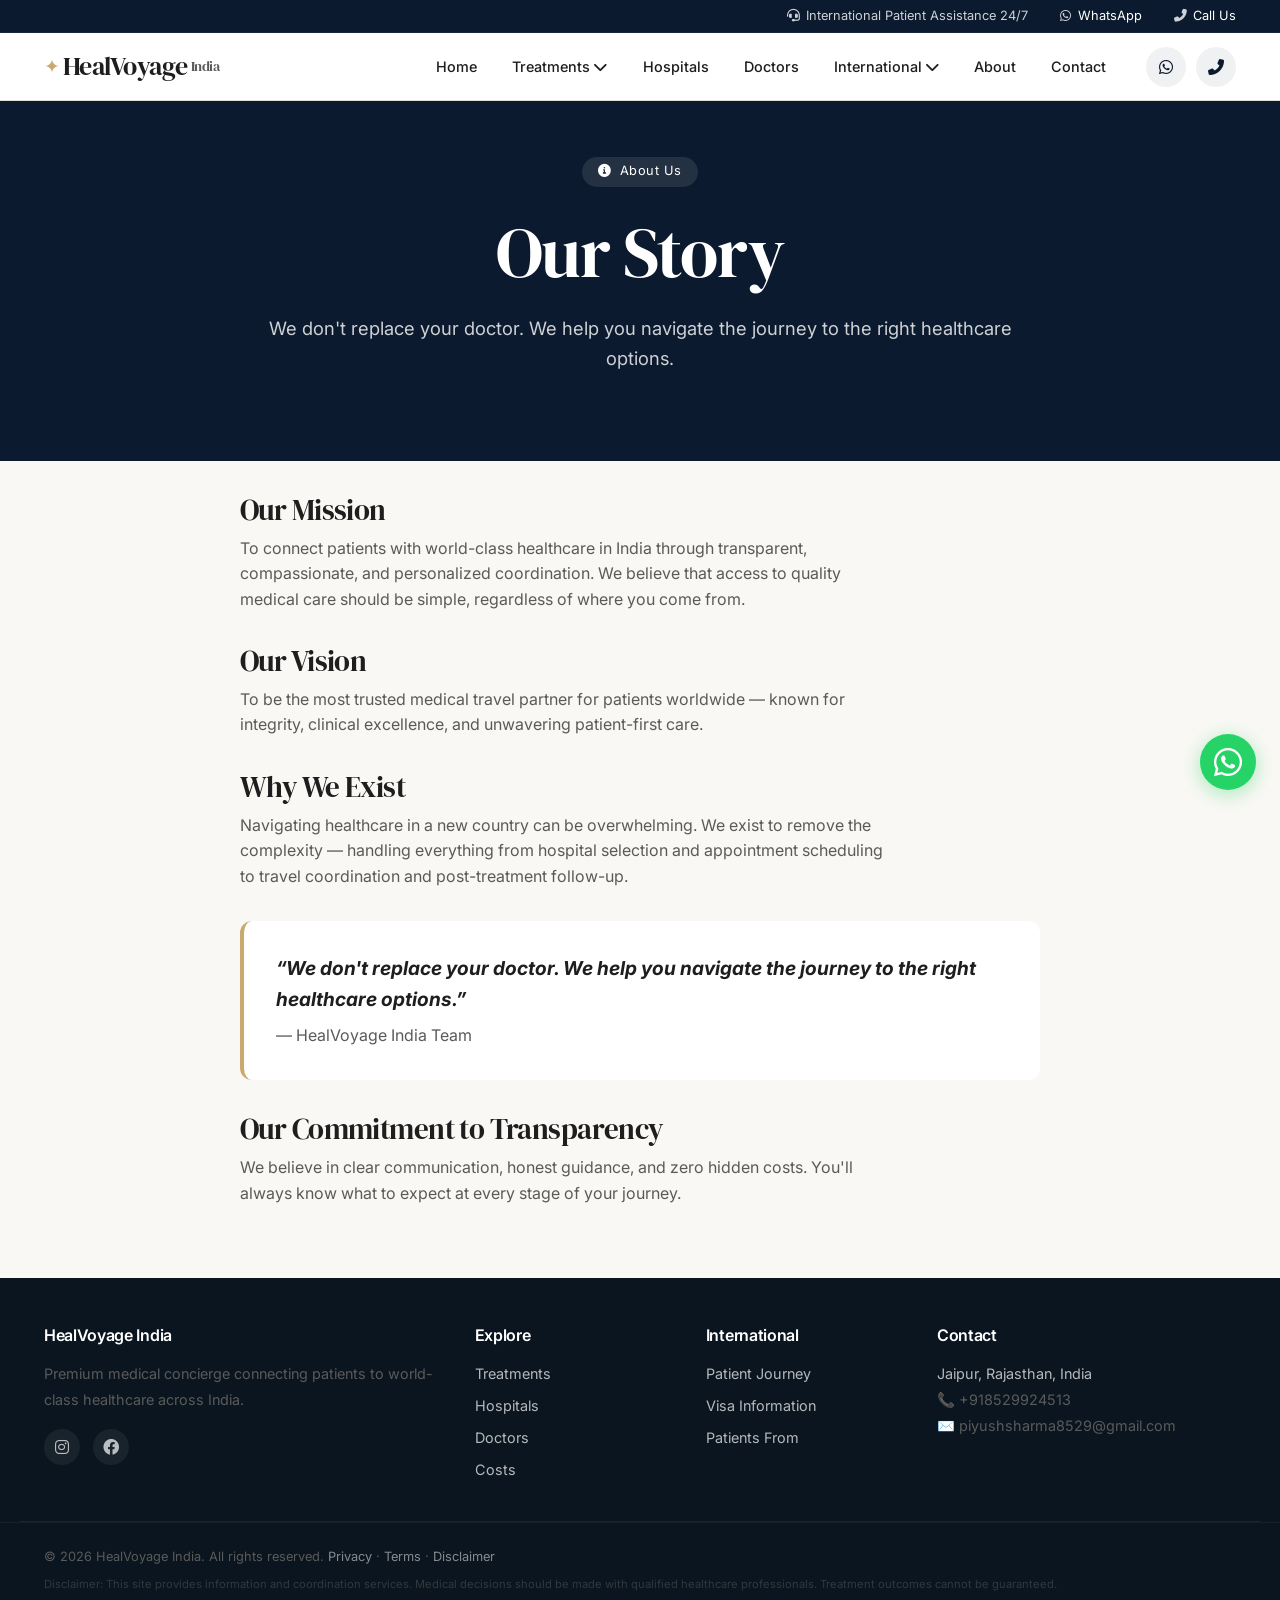
==== commit aac5e391: "Update about.html" ====
--- a/about.html
+++ b/about.html
@@ -25,14 +25,40 @@
 <!-- ===== HEADER ===== -->
 <header class="site-header" id="siteHeader">
   <div class="container header-flex">
+    
+    <!-- LOGO -->
     <div class="logo">
-      <a href="index.html"><span class="logo-icon">✦</span> HealVoyage <span class="logo-light">India</span></a>
+      <a href="index.html">
+        <span class="logo-icon">✦</span> HealVoyage <span class="logo-light">India</span>
+      </a>
     </div>
     
-    <!-- NAVIGATION -->
-    <nav class="main-nav" id="mainNav">
+    <!-- NAVIGATION — YE IMPORTANT HAI -->
+    <nav class="main-nav" id="mainNav">   <!-- ← id="mainNav" hona chahiye -->
       <ul class="nav-list">
-        <!-- Your nav links here -->
+        <li><a href="index.html">Home</a></li>
+        <li class="dropdown">
+          <a href="treatments.html" class="dropdown-toggle">Treatments <i class="fas fa-chevron-down"></i></a>
+          <ul class="dropdown-menu">
+            <li><a href="treatments.html#cardiology">Cardiology</a></li>
+            <li><a href="treatments.html#neurosurgery">Neurosurgery</a></li>
+            <li><a href="treatments.html#oncology">Oncology</a></li>
+            <li><a href="treatments.html#orthopaedics">Orthopaedics</a></li>
+            <li><a href="treatments.html">All Treatments</a></li>
+          </ul>
+        </li>
+        <li><a href="hospitals.html">Hospitals</a></li>
+        <li><a href="doctors.html">Doctors</a></li>
+        <li class="dropdown">
+          <a href="international-patients.html" class="dropdown-toggle">International <i class="fas fa-chevron-down"></i></a>
+          <ul class="dropdown-menu">
+            <li><a href="international-patients.html#journey">Patient Journey</a></li>
+            <li><a href="international-patients.html#visa">Medical Visa</a></li>
+            <li><a href="international-patients.html#countries">Patients From</a></li>
+          </ul>
+        </li>
+        <li><a href="about.html">About</a></li>
+        <li><a href="contact.html">Contact</a></li>
       </ul>
       <div class="nav-actions">
         <a href="https://wa.me/YOUR_WHATSAPP_NUMBER?text=Hi%2C%20I%20would%20like%20to%20know%20more%20about%20medical%20treatment%20in%20India." target="_blank" class="btn-icon" aria-label="WhatsApp">
@@ -44,12 +70,13 @@
       </div>
     </nav>
     
-    <!-- HAMBURGER -->
-    <button class="hamburger" id="hamburger" aria-label="Toggle menu" aria-expanded="false">
+    <!-- HAMBURGER BUTTON — YE IMPORTANT HAI -->
+    <button class="hamburger" id="hamburger" aria-label="Menu" aria-expanded="false">   <!-- ← id="hamburger" hona chahiye -->
       <span class="hamburger-line"></span>
       <span class="hamburger-line"></span>
       <span class="hamburger-line"></span>
     </button>
+    
   </div>
 </header>
   
--- a/css/style.css
+++ b/css/style.css
@@ -1319,105 +1319,113 @@
 /* ============================================================
    MOBILE NAV FIXES
    ============================================================ */
+/* ============================================================
+   MOBILE NAVIGATION — FIXED
+   ============================================================ */
+
+/* Hide desktop nav actions on mobile */
 @media (max-width: 768px) {
-  /* Make sure nav is above everything */
+  .nav-actions {
+    display: flex !important;
+    margin-top: 1.5rem;
+    gap: 1rem;
+    justify-content: center;
+  }
+}
+
+/* Main mobile nav */
+@media (max-width: 768px) {
   .main-nav {
-    position: fixed;
-    top: 0;
-    left: 0;
-    right: 0;
-    bottom: 0;
-    background: var(--surface);
-    flex-direction: column;
-    padding: 5rem 2rem 2rem;
-    transform: translateX(100%);
-    transition: transform 0.4s cubic-bezier(0.25, 0.46, 0.45, 0.94);
-    z-index: 1001;
-    overflow-y: auto;
-    -webkit-overflow-scrolling: touch;
+    position: fixed !important;
+    top: 0 !important;
+    left: 0 !important;
+    right: 0 !important;
+    bottom: 0 !important;
+    background: #ffffff !important;
+    flex-direction: column !important;
+    padding: 4.5rem 1.5rem 2rem !important;
+    transform: translateX(100%) !important;
+    transition: transform 0.35s ease !important;
+    z-index: 999 !important;
+    overflow-y: auto !important;
+    -webkit-overflow-scrolling: touch !important;
+    display: flex !important;
   }
   
   .main-nav.open {
-    transform: translateX(0);
-  }
-
-  /* Hamburger z-index */
+    transform: translateX(0) !important;
+  }
+
+  /* Hamburger button */
   .hamburger {
-    display: flex;
-    z-index: 1002;
-    position: relative;
-  }
-
-  /* Nav list full width */
+    display: flex !important;
+    z-index: 1000 !important;
+    position: relative !important;
+  }
+
+  /* Nav list */
   .nav-list {
-    flex-direction: column;
-    width: 100%;
-    gap: 0;
-    padding: 0;
+    flex-direction: column !important;
+    width: 100% !important;
+    gap: 0 !important;
+    padding: 0 !important;
+    margin: 0 !important;
   }
 
   .nav-list > li {
-    width: 100%;
-    border-bottom: 1px solid var(--border);
+    width: 100% !important;
+    border-bottom: 1px solid #eee !important;
+    list-style: none !important;
   }
 
   .nav-list > li > a {
-    display: block;
-    padding: 0.9rem 1rem;
-    width: 100%;
-    font-size: 1.05rem;
+    display: block !important;
+    padding: 0.9rem 0.5rem !important;
+    width: 100% !important;
+    font-size: 1.05rem !important;
+    color: #1e1e1e !important;
+    font-weight: 500 !important;
+  }
+
+  .nav-list > li > a:hover {
+    background: #f5f3f0 !important;
   }
 
   /* Dropdown on mobile */
   .dropdown-menu {
-    position: static;
-    box-shadow: none;
-    border: none;
-    padding-left: 1.5rem;
-    opacity: 1;
-    visibility: visible;
-    transform: none;
-    display: none;
-    background: var(--background);
-    border-radius: 0;
+    position: static !important;
+    box-shadow: none !important;
+    border: none !important;
+    padding-left: 1rem !important;
+    opacity: 1 !important;
+    visibility: visible !important;
+    transform: none !important;
+    display: none !important;
+    background: #f8f6f2 !important;
+    border-radius: 0 !important;
+    width: 100% !important;
   }
 
   .dropdown.open .dropdown-menu {
-    display: block;
+    display: block !important;
   }
 
   .dropdown-menu li a {
-    padding: 0.6rem 1rem;
-    font-size: 0.95rem;
-  }
-
-  /* Nav actions on mobile */
-  .nav-actions {
-    margin-top: 1.5rem;
-    display: flex;
-    gap: 1rem;
-    justify-content: center;
-  }
-
+    padding: 0.6rem 0.5rem !important;
+    font-size: 0.95rem !important;
+    display: block !important;
+  }
+
+  /* Nav actions icons */
   .nav-actions .btn-icon {
-    width: 48px;
-    height: 48px;
-    font-size: 1.2rem;
-  }
-
-  /* Close button for menu - optional but helpful */
-  .main-nav::after {
-    content: '✕';
-    position: absolute;
-    top: 1.2rem;
-    right: 1.5rem;
-    font-size: 1.6rem;
-    color: var(--text);
-    cursor: pointer;
-    display: none;
-  }
-
-  .main-nav.open::after {
-    display: block;
-  }
-}
+    width: 48px !important;
+    height: 48px !important;
+    font-size: 1.2rem !important;
+    background: rgba(11, 26, 46, 0.06) !important;
+    border-radius: 50% !important;
+    display: flex !important;
+    align-items: center !important;
+    justify-content: center !important;
+    color: #0b1a2e !important;
+  }
+}
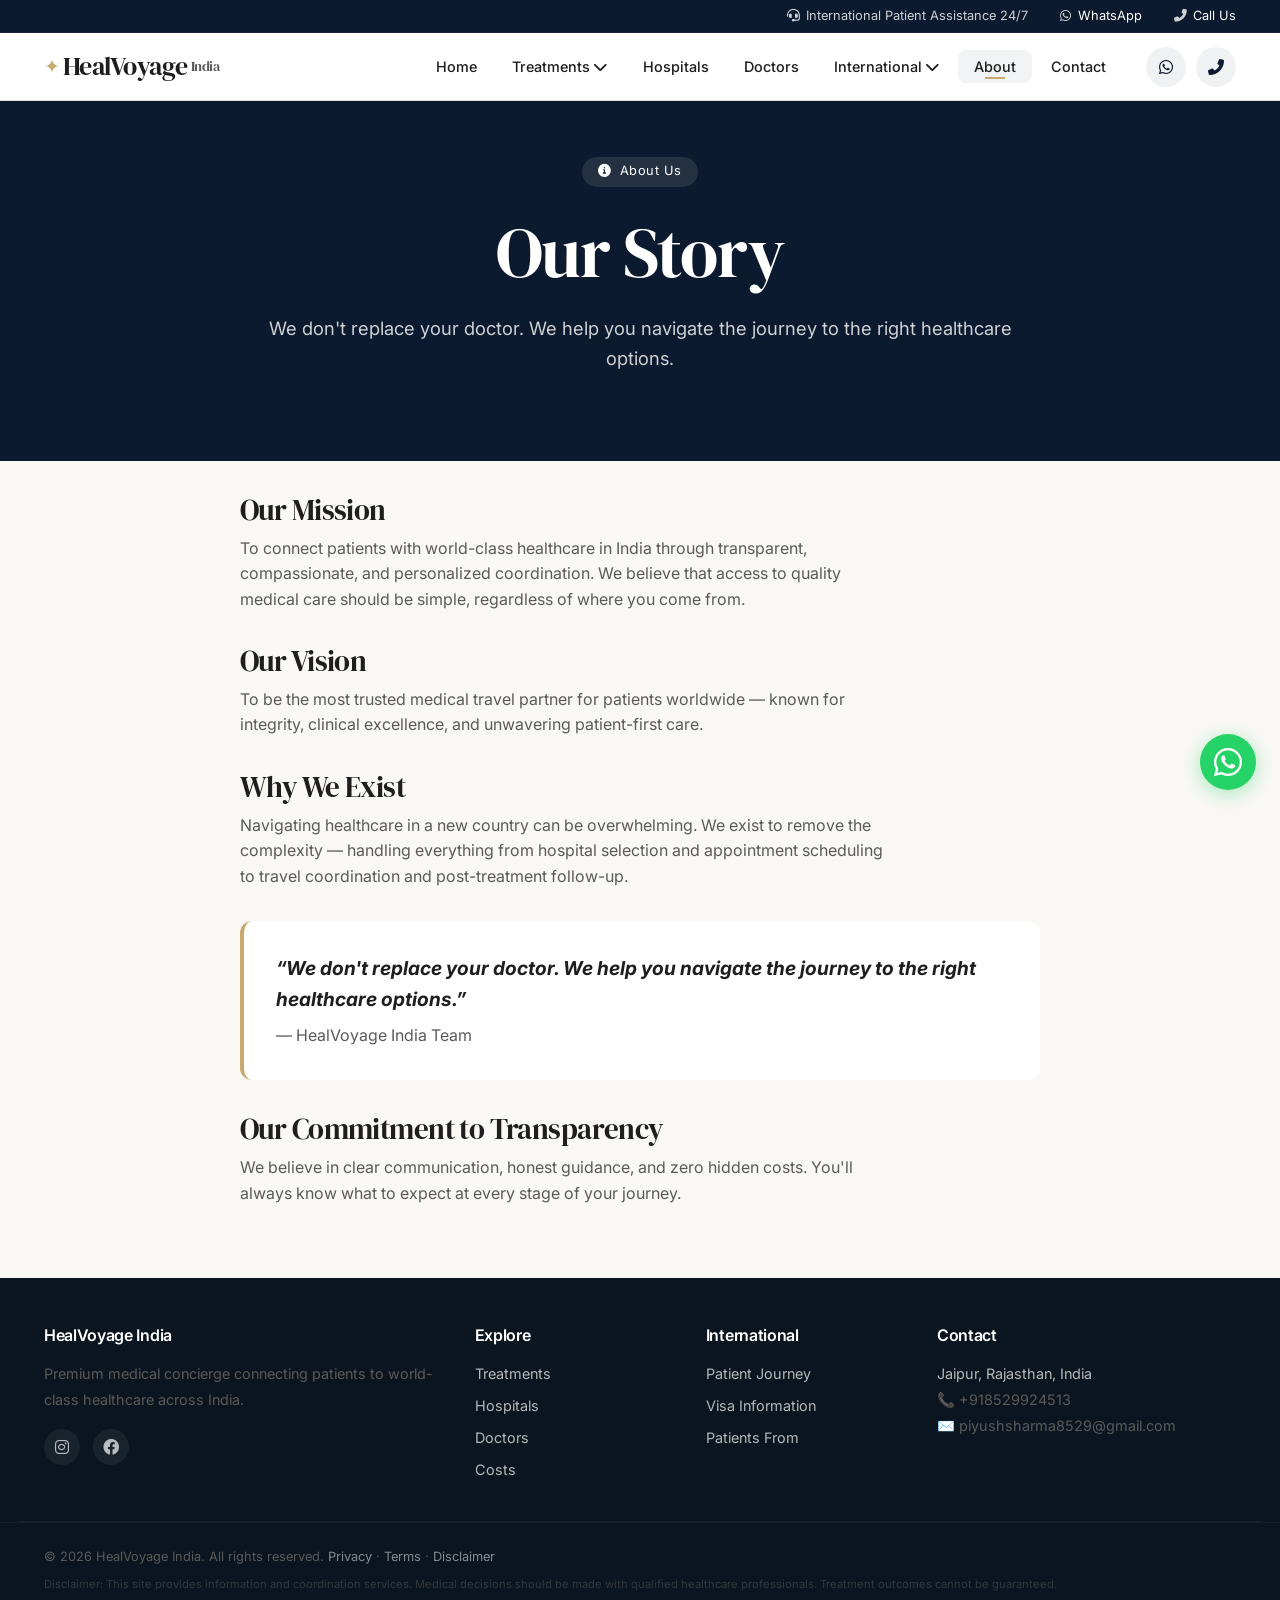
==== commit 2c2af099: "Update about.html" ====
--- a/about.html
+++ b/about.html
@@ -25,16 +25,8 @@
 <!-- ===== HEADER ===== -->
 <header class="site-header" id="siteHeader">
   <div class="container header-flex">
-    
-    <!-- LOGO -->
-    <div class="logo">
-      <a href="index.html">
-        <span class="logo-icon">✦</span> HealVoyage <span class="logo-light">India</span>
-      </a>
-    </div>
-    
-    <!-- NAVIGATION — YE IMPORTANT HAI -->
-    <nav class="main-nav" id="mainNav">   <!-- ← id="mainNav" hona chahiye -->
+    <div class="logo"><a href="index.html"><span class="logo-icon">✦</span> HealVoyage <span class="logo-light">India</span></a></div>
+    <nav class="main-nav" id="mainNav">
       <ul class="nav-list">
         <li><a href="index.html">Home</a></li>
         <li class="dropdown">
@@ -57,29 +49,22 @@
             <li><a href="international-patients.html#countries">Patients From</a></li>
           </ul>
         </li>
-        <li><a href="about.html">About</a></li>
+        <li><a href="about.html" class="active">About</a></li>
         <li><a href="contact.html">Contact</a></li>
       </ul>
       <div class="nav-actions">
-        <a href="https://wa.me/YOUR_WHATSAPP_NUMBER?text=Hi%2C%20I%20would%20like%20to%20know%20more%20about%20medical%20treatment%20in%20India." target="_blank" class="btn-icon" aria-label="WhatsApp">
-          <i class="fab fa-whatsapp"></i>
-        </a>
-        <a href="tel:YOUR_PHONE_NUMBER" class="btn-icon" aria-label="Call">
-          <i class="fas fa-phone-alt"></i>
-        </a>
+        <a href="https://wa.me/+918529924513?text=Hi%2C%20I%20would%20like%20to%20know%20more%20about%20medical%20treatment%20in%20India." target="_blank" class="btn-icon" aria-label="WhatsApp"><i class="fab fa-whatsapp"></i></a>
+        <a href="tel:+918529924513" class="btn-icon" aria-label="Call"><i class="fas fa-phone-alt"></i></a>
       </div>
     </nav>
-    
-    <!-- HAMBURGER BUTTON — YE IMPORTANT HAI -->
-    <button class="hamburger" id="hamburger" aria-label="Menu" aria-expanded="false">   <!-- ← id="hamburger" hona chahiye -->
+    <button class="hamburger" id="hamburger" aria-label="Menu" aria-expanded="false">
       <span class="hamburger-line"></span>
       <span class="hamburger-line"></span>
       <span class="hamburger-line"></span>
     </button>
-    
   </div>
 </header>
-  
+
 <!-- ===== PAGE HERO ===== -->
 <section class="hero" style="min-height: 40vh;">
   <div class="hero-overlay"></div>
--- a/css/style.css
+++ b/css/style.css
@@ -1315,117 +1315,3 @@
     animation: none !important;
   }
 }
-
-/* ============================================================
-   MOBILE NAV FIXES
-   ============================================================ */
-/* ============================================================
-   MOBILE NAVIGATION — FIXED
-   ============================================================ */
-
-/* Hide desktop nav actions on mobile */
-@media (max-width: 768px) {
-  .nav-actions {
-    display: flex !important;
-    margin-top: 1.5rem;
-    gap: 1rem;
-    justify-content: center;
-  }
-}
-
-/* Main mobile nav */
-@media (max-width: 768px) {
-  .main-nav {
-    position: fixed !important;
-    top: 0 !important;
-    left: 0 !important;
-    right: 0 !important;
-    bottom: 0 !important;
-    background: #ffffff !important;
-    flex-direction: column !important;
-    padding: 4.5rem 1.5rem 2rem !important;
-    transform: translateX(100%) !important;
-    transition: transform 0.35s ease !important;
-    z-index: 999 !important;
-    overflow-y: auto !important;
-    -webkit-overflow-scrolling: touch !important;
-    display: flex !important;
-  }
-  
-  .main-nav.open {
-    transform: translateX(0) !important;
-  }
-
-  /* Hamburger button */
-  .hamburger {
-    display: flex !important;
-    z-index: 1000 !important;
-    position: relative !important;
-  }
-
-  /* Nav list */
-  .nav-list {
-    flex-direction: column !important;
-    width: 100% !important;
-    gap: 0 !important;
-    padding: 0 !important;
-    margin: 0 !important;
-  }
-
-  .nav-list > li {
-    width: 100% !important;
-    border-bottom: 1px solid #eee !important;
-    list-style: none !important;
-  }
-
-  .nav-list > li > a {
-    display: block !important;
-    padding: 0.9rem 0.5rem !important;
-    width: 100% !important;
-    font-size: 1.05rem !important;
-    color: #1e1e1e !important;
-    font-weight: 500 !important;
-  }
-
-  .nav-list > li > a:hover {
-    background: #f5f3f0 !important;
-  }
-
-  /* Dropdown on mobile */
-  .dropdown-menu {
-    position: static !important;
-    box-shadow: none !important;
-    border: none !important;
-    padding-left: 1rem !important;
-    opacity: 1 !important;
-    visibility: visible !important;
-    transform: none !important;
-    display: none !important;
-    background: #f8f6f2 !important;
-    border-radius: 0 !important;
-    width: 100% !important;
-  }
-
-  .dropdown.open .dropdown-menu {
-    display: block !important;
-  }
-
-  .dropdown-menu li a {
-    padding: 0.6rem 0.5rem !important;
-    font-size: 0.95rem !important;
-    display: block !important;
-  }
-
-  /* Nav actions icons */
-  .nav-actions .btn-icon {
-    width: 48px !important;
-    height: 48px !important;
-    font-size: 1.2rem !important;
-    background: rgba(11, 26, 46, 0.06) !important;
-    border-radius: 50% !important;
-    display: flex !important;
-    align-items: center !important;
-    justify-content: center !important;
-    color: #0b1a2e !important;
-  }
-}
